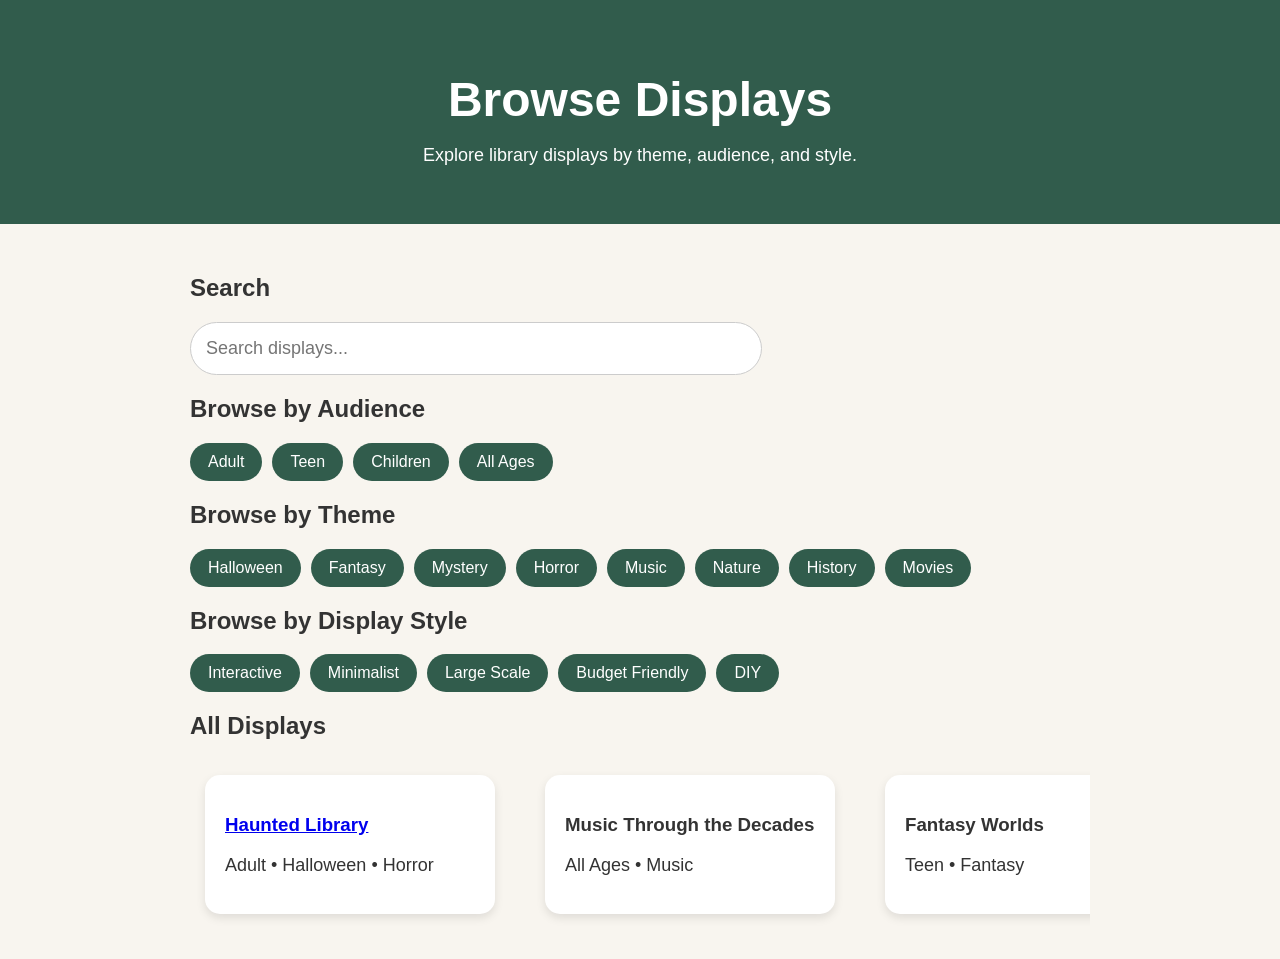
==== browse.html @ 2a483f07 "browse.html" ====
<!DOCTYPE html>
<html>

<head>

<title>Browse Displays - Display Community</title>

<link rel="stylesheet" href="style.css">

</head>


<body>


<header>

<h1>Browse Displays</h1>

<p>
Explore library displays by theme, audience, and style.
</p>

</header>



<section class="display-page">


<h2>Search</h2>


<input 
type="text" 
placeholder="Search displays..."
>




<h2>Browse by Audience</h2>


<div class="tags">

<span>Adult</span>

<span>Teen</span>

<span>Children</span>

<span>All Ages</span>

</div>




<h2>Browse by Theme</h2>


<div class="tags">

<span>Halloween</span>

<span>Fantasy</span>

<span>Mystery</span>

<span>Horror</span>

<span>Music</span>

<span>Nature</span>

<span>History</span>

<span>Movies</span>

</div>




<h2>Browse by Display Style</h2>


<div class="tags">

<span>Interactive</span>

<span>Minimalist</span>

<span>Large Scale</span>

<span>Budget Friendly</span>

<span>DIY</span>

</div>




<h2>All Displays</h2>


<div class="display-row">


<div class="card">

<h3>
<a href="displays/haunted-library.html">
Haunted Library
</a>
</h3>

<p>
Adult • Halloween • Horror
</p>

</div>



<div class="card">

<h3>
Music Through the Decades
</h3>

<p>
All Ages • Music
</p>

</div>



<div class="card">

<h3>
Fantasy Worlds
</h3>

<p>
Teen • Fantasy
</p>

</div>


</div>



</section>


</body>

</html>
---- style.css ----
body {
    font-family: Arial, sans-serif;
    margin: 0;
    background-color: #f8f5ef;
    color: #333;
}

header {
    background-color: #315c4c;
    color: white;
    padding: 40px;
    text-align: center;
}

h1 {
    font-size: 48px;
    margin-bottom: 10px;
}

p {
    font-size: 18px;
}

section {
    padding: 30px;
}

.card {
    background:white;
    border-radius:15px;
    padding:20px;
    margin:15px;
    box-shadow:0px 4px 10px rgba(0,0,0,0.1);
}

.search-section {
    text-align:center;
}


input {
    width:60%;
    padding:15px;
    border-radius:30px;
    border:1px solid #ccc;
    font-size:18px;
}


.display-row {
    display:flex;
    gap:20px;
    overflow-x:auto;
}


.display-row .card {
    min-width:250px;
}


.tags {
    display:flex;
    gap:10px;
    flex-wrap:wrap;
}


.tags span {

    background:#315c4c;
    color:white;
    padding:10px 18px;
    border-radius:25px;

}


button {

    background:#315c4c;
    color:white;
    border:none;
    padding:15px 25px;
    border-radius:25px;
    font-size:16px;

}


.submit {

    text-align:center;
    background:white;
    margin:30px;
    border-radius:20px;

}

.display-page {
    max-width: 900px;
    margin: auto;
    padding: 30px;
}


.hero-image {
    height: 300px;
    background-color: #ddd;
    border-radius: 20px;
    display:flex;
    align-items:center;
    justify-content:center;
    font-size:24px;
    margin-bottom:30px;
}


.info-grid {
    display:grid;
    grid-template-columns: repeat(auto-fit, minmax(200px, 1fr));
    gap:20px;
}


.info-box {
    background:white;
    border-radius:15px;
    padding:20px;
    box-shadow:0 4px 10px rgba(0,0,0,0.1);
}


.reactions {
    display:flex;
    gap:15px;
    margin:20px 0;
}


.reactions button {
    cursor:pointer;
}


.tag {
    background:#315c4c;
    color:white;
    padding:8px 15px;
    border-radius:20px;
    display:inline-block;
    margin:5px;
}
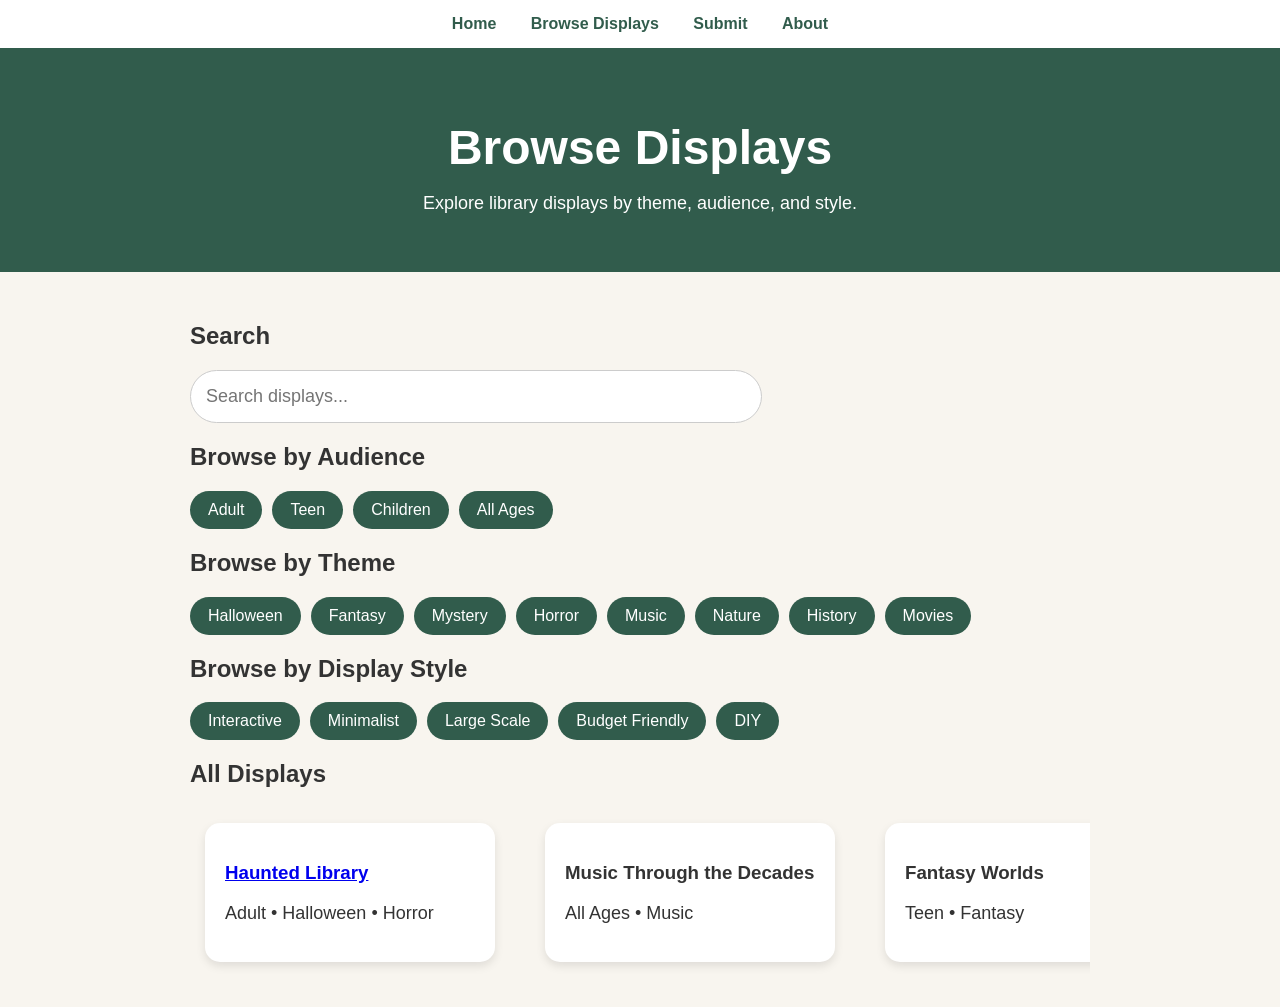
==== commit 15ceb505: "browse.html" ====
--- a/browse.html
+++ b/browse.html
@@ -12,6 +12,28 @@
 
 <body>
 
+<nav>
+
+<a href="index.html">
+Home
+</a>
+
+
+<a href="browse.html">
+Browse Displays
+</a>
+
+
+<a href="#">
+Submit
+</a>
+
+
+<a href="#">
+About
+</a>
+
+</nav>
 
 <header>
 
--- a/style.css
+++ b/style.css
@@ -151,3 +151,23 @@
     display:inline-block;
     margin:5px;
 }
+
+nav {
+    background:white;
+    padding:15px;
+    text-align:center;
+    box-shadow:0 2px 8px rgba(0,0,0,0.1);
+}
+
+
+nav a {
+    text-decoration:none;
+    color:#315c4c;
+    font-weight:bold;
+    margin:0 15px;
+}
+
+
+nav a:hover {
+    text-decoration:underline;
+}
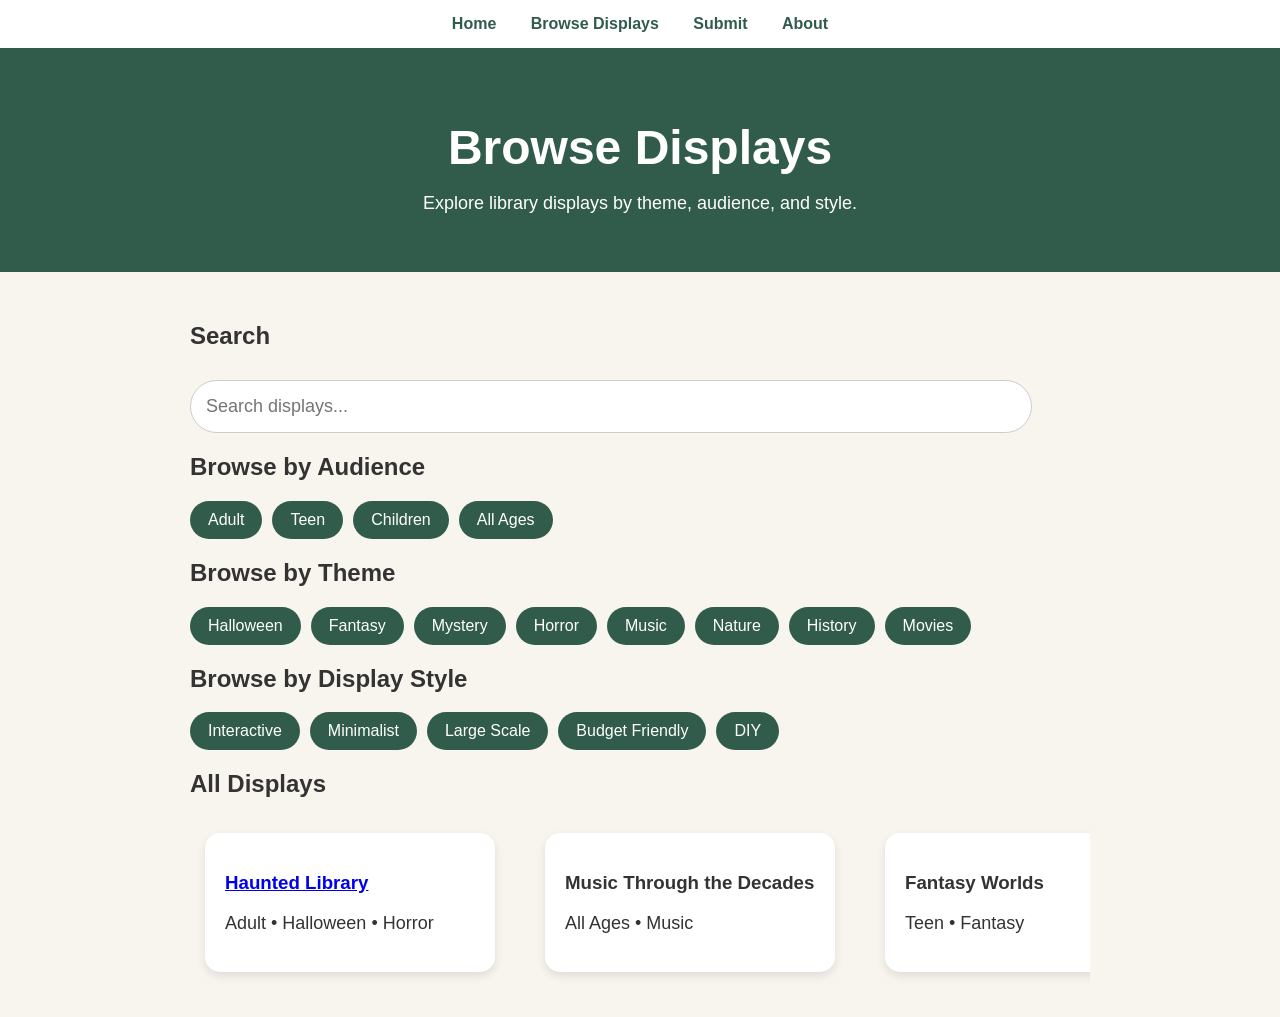
==== commit ddea4e63: "browse.html" ====
--- a/browse.html
+++ b/browse.html
@@ -23,8 +23,7 @@
 Browse Displays
 </a>
 
-
-<a href="#">
+<a href="submit.html">
 Submit
 </a>
 
--- a/style.css
+++ b/style.css
@@ -171,3 +171,26 @@
 nav a:hover {
     text-decoration:underline;
 }
+
+textarea {
+    width:90%;
+    padding:15px;
+    border-radius:10px;
+    border:1px solid #ccc;
+    font-family:Arial, sans-serif;
+}
+
+
+label {
+    font-weight:bold;
+}
+
+
+input {
+    margin-top:10px;
+}
+
+
+input[type="text"] {
+    width:90%;
+}
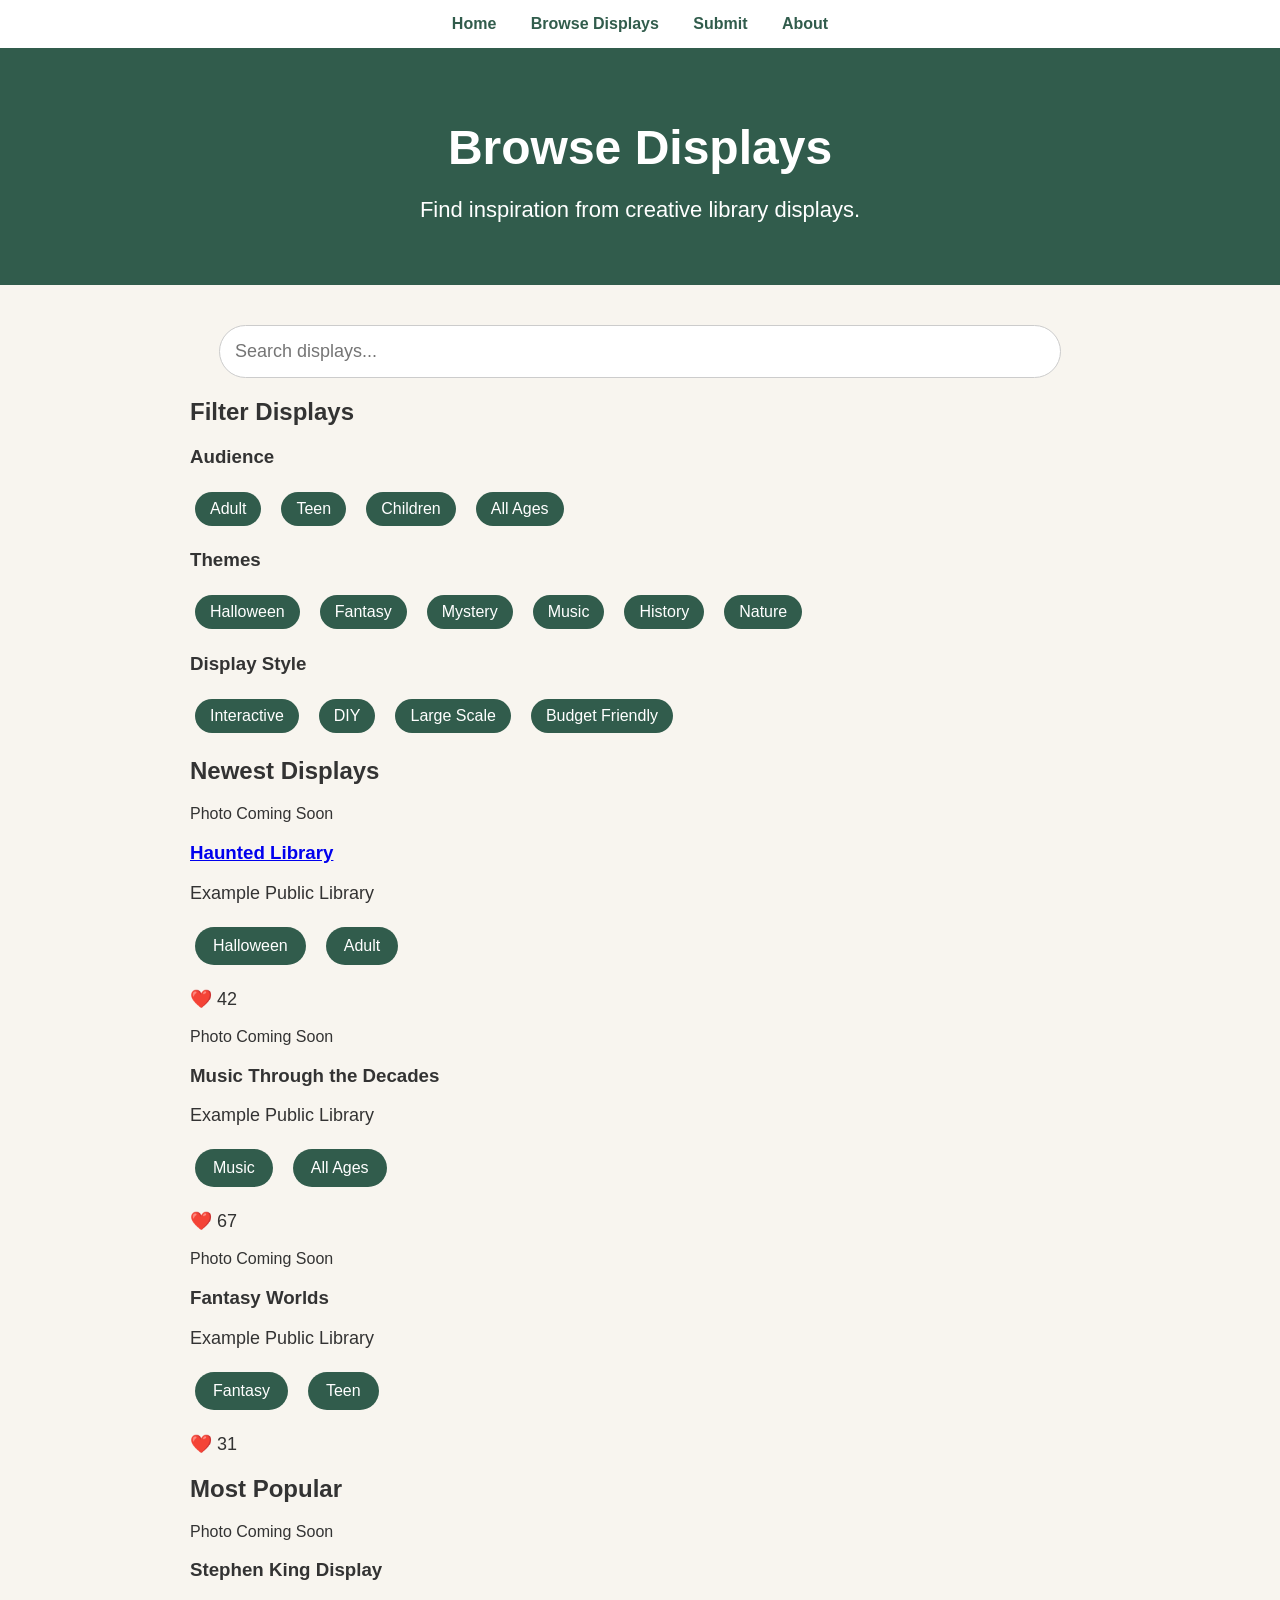
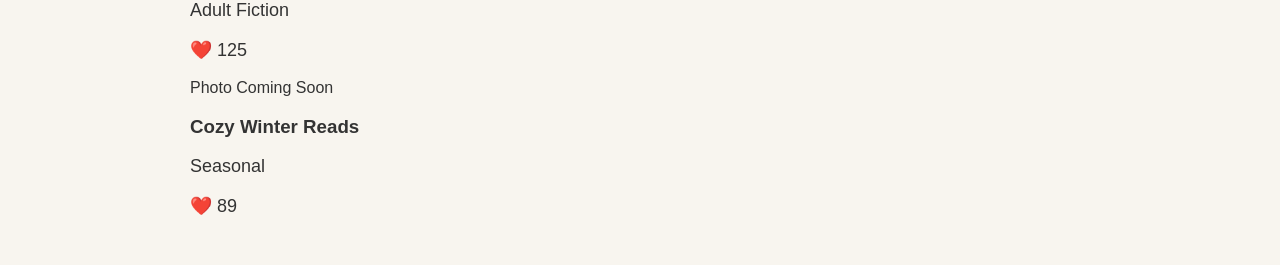
==== commit eb476280: "browse.html" ====
--- a/browse.html
+++ b/browse.html
@@ -12,6 +12,7 @@
 
 <body>
 
+
 <nav>
 
 <a href="index.html">
@@ -23,163 +24,429 @@
 Browse Displays
 </a>
 
+
 <a href="submit.html">
 Submit
 </a>
 
 
-<a href="#">
+<a href="about.html">
 About
 </a>
 
 </nav>
 
+
+
+
 <header>
 
-<h1>Browse Displays</h1>
-
-<p>
-Explore library displays by theme, audience, and style.
+<h1>
+Browse Displays
+</h1>
+
+<p class="tagline">
+Find inspiration from creative library displays.
 </p>
 
 </header>
 
 
 
+
+
 <section class="display-page">
 
 
-<h2>Search</h2>
-
+
+<div class="search-section">
 
 <input 
-type="text" 
+type="text"
 placeholder="Search displays..."
 >
 
-
-
-
-<h2>Browse by Audience</h2>
-
-
-<div class="tags">
-
-<span>Adult</span>
-
-<span>Teen</span>
-
-<span>Children</span>
-
-<span>All Ages</span>
-
-</div>
-
-
-
-
-<h2>Browse by Theme</h2>
-
-
-<div class="tags">
-
-<span>Halloween</span>
-
-<span>Fantasy</span>
-
-<span>Mystery</span>
-
-<span>Horror</span>
-
-<span>Music</span>
-
-<span>Nature</span>
-
-<span>History</span>
-
-<span>Movies</span>
-
-</div>
-
-
-
-
-<h2>Browse by Display Style</h2>
-
-
-<div class="tags">
-
-<span>Interactive</span>
-
-<span>Minimalist</span>
-
-<span>Large Scale</span>
-
-<span>Budget Friendly</span>
-
-<span>DIY</span>
-
-</div>
-
-
-
-
-<h2>All Displays</h2>
-
-
-<div class="display-row">
-
-
-<div class="card">
-
-<h3>
+</div>
+
+
+
+
+
+<h2>
+Filter Displays
+</h2>
+
+
+
+<div class="filter-group">
+
+
+<h3>
+Audience
+</h3>
+
+
+<div class="tags">
+
+<a class="tag" href="#">
+Adult
+</a>
+
+<a class="tag" href="#">
+Teen
+</a>
+
+<a class="tag" href="#">
+Children
+</a>
+
+<a class="tag" href="#">
+All Ages
+</a>
+
+
+</div>
+
+
+</div>
+
+
+
+
+
+<div class="filter-group">
+
+
+<h3>
+Themes
+</h3>
+
+
+<div class="tags">
+
+
+<a class="tag" href="#">
+Halloween
+</a>
+
+
+<a class="tag" href="#">
+Fantasy
+</a>
+
+
+<a class="tag" href="#">
+Mystery
+</a>
+
+
+<a class="tag" href="#">
+Music
+</a>
+
+
+<a class="tag" href="#">
+History
+</a>
+
+
+<a class="tag" href="#">
+Nature
+</a>
+
+
+</div>
+
+
+</div>
+
+
+
+
+
+<div class="filter-group">
+
+
+<h3>
+Display Style
+</h3>
+
+
+<div class="tags">
+
+
+<a class="tag" href="#">
+Interactive
+</a>
+
+
+<a class="tag" href="#">
+DIY
+</a>
+
+
+<a class="tag" href="#">
+Large Scale
+</a>
+
+
+<a class="tag" href="#">
+Budget Friendly
+</a>
+
+
+</div>
+
+
+</div>
+
+
+
+
+
+
+<h2>
+Newest Displays
+</h2>
+
+
+
+<div class="pinterest-grid">
+
+
+
+
+
+<div class="display-card">
+
+
+<div class="display-image">
+
+Photo Coming Soon
+
+</div>
+
+
+<h3>
+
 <a href="displays/haunted-library.html">
+
 Haunted Library
-</a>
-</h3>
-
-<p>
-Adult • Halloween • Horror
-</p>
-
-</div>
-
-
-
-<div class="card">
+
+</a>
+
+</h3>
+
+
+<p>
+Example Public Library
+</p>
+
+
+<div class="tags">
+
+<span class="tag">
+Halloween
+</span>
+
+
+<span class="tag">
+Adult
+</span>
+
+
+</div>
+
+
+<p>
+❤️ 42
+</p>
+
+
+</div>
+
+
+
+
+
+
+
+<div class="display-card">
+
+
+<div class="display-image">
+
+Photo Coming Soon
+
+</div>
+
 
 <h3>
 Music Through the Decades
 </h3>
 
-<p>
-All Ages • Music
-</p>
-
-</div>
-
-
-
-<div class="card">
+
+<p>
+Example Public Library
+</p>
+
+
+<div class="tags">
+
+<span class="tag">
+Music
+</span>
+
+
+<span class="tag">
+All Ages
+</span>
+
+
+</div>
+
+
+<p>
+❤️ 67
+</p>
+
+
+</div>
+
+
+
+
+
+
+
+<div class="display-card">
+
+
+<div class="display-image">
+
+Photo Coming Soon
+
+</div>
+
 
 <h3>
 Fantasy Worlds
 </h3>
 
-<p>
-Teen • Fantasy
-</p>
-
-</div>
-
-
-</div>
+
+<p>
+Example Public Library
+</p>
+
+
+<div class="tags">
+
+<span class="tag">
+Fantasy
+</span>
+
+
+<span class="tag">
+Teen
+</span>
+
+
+</div>
+
+
+<p>
+❤️ 31
+</p>
+
+
+</div>
+
+
+
+
+
+</div>
+
+
+
+
+
+<h2>
+Most Popular
+</h2>
+
+
+<div class="pinterest-grid">
+
+
+<div class="display-card">
+
+
+<div class="display-image">
+
+Photo Coming Soon
+
+</div>
+
+
+<h3>
+Stephen King Display
+</h3>
+
+
+<p>
+Adult Fiction
+</p>
+
+
+<p>
+❤️ 125
+</p>
+
+
+</div>
+
+
+
+<div class="display-card">
+
+
+<div class="display-image">
+
+Photo Coming Soon
+
+</div>
+
+
+<h3>
+Cozy Winter Reads
+</h3>
+
+
+<p>
+Seasonal
+</p>
+
+
+<p>
+❤️ 89
+</p>
+
+
+</div>
+
+
+
+</div>
+
+
 
 
 
 </section>
 
 
+
 </body>
 
 </html>
--- a/style.css
+++ b/style.css
@@ -194,3 +194,49 @@
 input[type="text"] {
     width:90%;
 }
+
+.tagline {
+    font-size:22px;
+}
+
+
+.featured-banner {
+
+    background:white;
+    margin:30px;
+    padding:40px;
+    border-radius:25px;
+    text-align:center;
+    box-shadow:0 4px 12px rgba(0,0,0,0.1);
+
+}
+
+
+.featured-banner a {
+
+    display:inline-block;
+    margin-top:20px;
+    background:#315c4c;
+    color:white;
+    padding:15px 25px;
+    border-radius:25px;
+    text-decoration:none;
+
+}
+
+.featured-banner a:hover {
+
+    opacity:0.8;
+
+}
+
+.tag {
+    text-decoration:none;
+}
+
+
+.tag:hover {
+
+    opacity:0.8;
+
+}
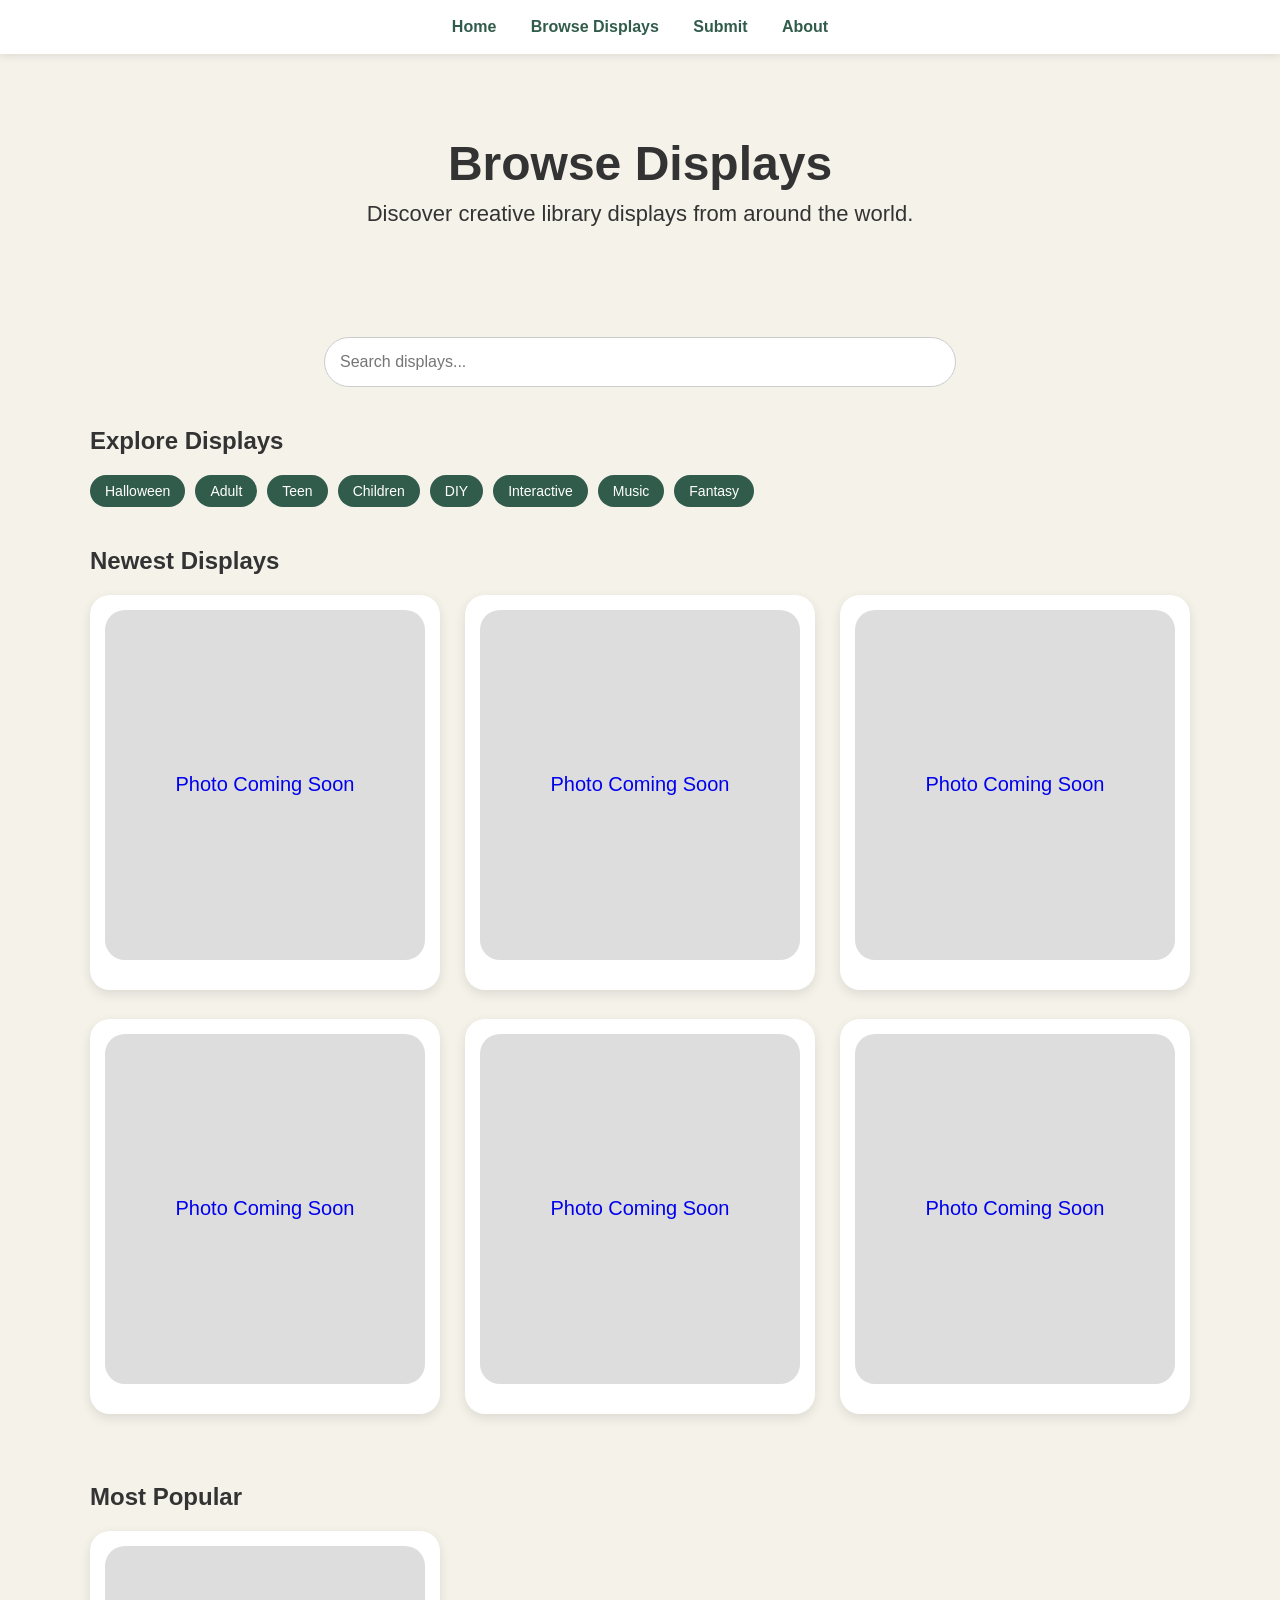
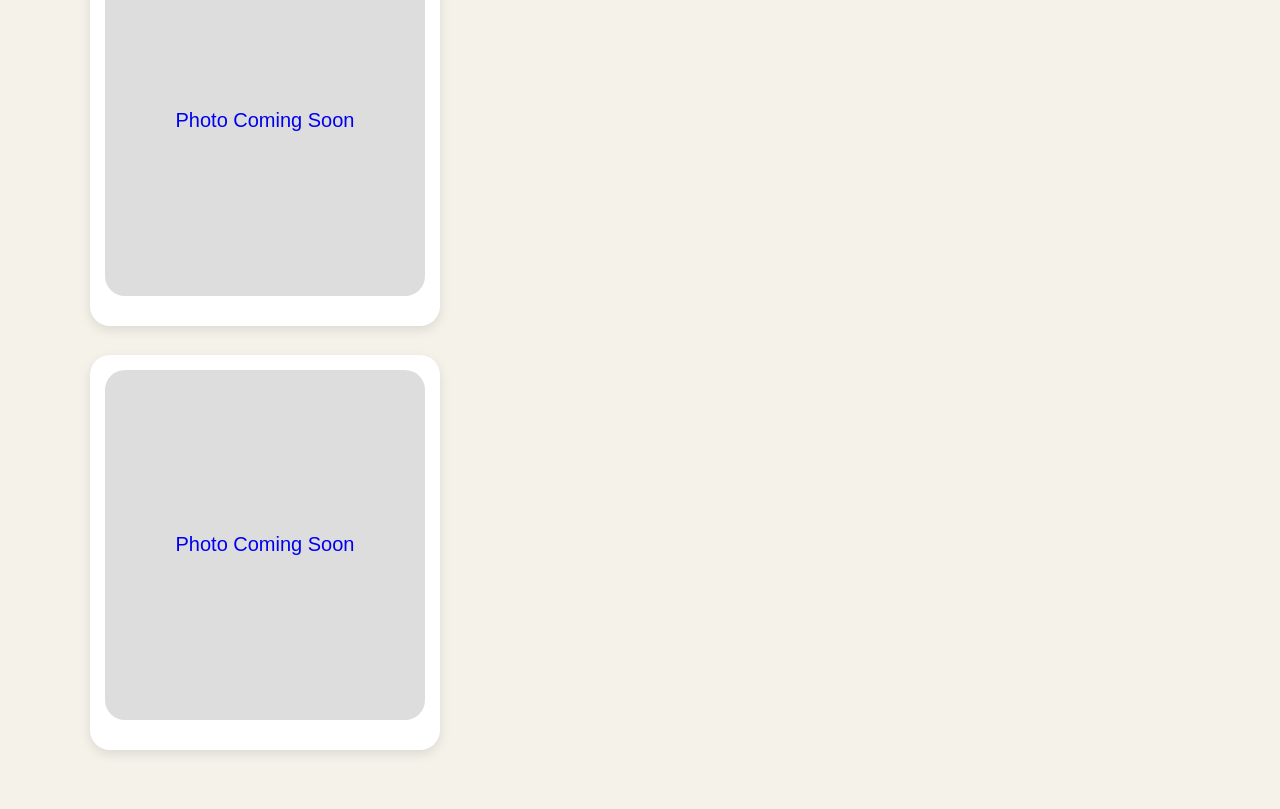
==== commit 457d6036: "browse.html" ====
--- a/browse.html
+++ b/browse.html
@@ -35,7 +35,6 @@
 </a>
 
 </nav>
-
 
 
 
@@ -46,11 +45,10 @@
 </h1>
 
 <p class="tagline">
-Find inspiration from creative library displays.
+Discover creative library displays from around the world.
 </p>
 
 </header>
-
 
 
 
@@ -73,22 +71,18 @@
 
 
 <h2>
-Filter Displays
+Explore Displays
 </h2>
 
 
 
-<div class="filter-group">
-
-
-<h3>
-Audience
-</h3>
-
-
 <div class="tags">
 
 <a class="tag" href="#">
+Halloween
+</a>
+
+<a class="tag" href="#">
 Adult
 </a>
 
@@ -101,105 +95,22 @@
 </a>
 
 <a class="tag" href="#">
-All Ages
-</a>
-
-
-</div>
-
-
-</div>
-
-
-
-
-
-<div class="filter-group">
-
-
-<h3>
-Themes
-</h3>
-
-
-<div class="tags">
-
-
-<a class="tag" href="#">
-Halloween
-</a>
-
+DIY
+</a>
+
+<a class="tag" href="#">
+Interactive
+</a>
+
+<a class="tag" href="#">
+Music
+</a>
 
 <a class="tag" href="#">
 Fantasy
 </a>
 
-
-<a class="tag" href="#">
-Mystery
-</a>
-
-
-<a class="tag" href="#">
-Music
-</a>
-
-
-<a class="tag" href="#">
-History
-</a>
-
-
-<a class="tag" href="#">
-Nature
-</a>
-
-
-</div>
-
-
-</div>
-
-
-
-
-
-<div class="filter-group">
-
-
-<h3>
-Display Style
-</h3>
-
-
-<div class="tags">
-
-
-<a class="tag" href="#">
-Interactive
-</a>
-
-
-<a class="tag" href="#">
-DIY
-</a>
-
-
-<a class="tag" href="#">
-Large Scale
-</a>
-
-
-<a class="tag" href="#">
-Budget Friendly
-</a>
-
-
-</div>
-
-
-</div>
-
+</div>
 
 
 
@@ -215,153 +126,210 @@
 
 
 
-
-
-<div class="display-card">
-
-
-<div class="display-image">
-
-Photo Coming Soon
-
-</div>
-
-
-<h3>
+<div class="display-card">
 
 <a href="displays/haunted-library.html">
 
+
+<div class="display-image">
+
+Photo Coming Soon
+
+
+<div class="overlay">
+
+<h3>
 Haunted Library
-
-</a>
-
-</h3>
-
-
-<p>
-Example Public Library
-</p>
-
-
-<div class="tags">
-
-<span class="tag">
-Halloween
-</span>
-
-
-<span class="tag">
-Adult
-</span>
-
-
-</div>
-
+</h3>
 
 <p>
 ❤️ 42
 </p>
 
-
-</div>
-
-
-
-
-
-
-
-<div class="display-card">
-
-
-<div class="display-image">
-
-Photo Coming Soon
-
-</div>
-
+</div>
+
+
+</div>
+
+
+</a>
+
+</div>
+
+
+
+
+
+
+<div class="display-card">
+
+<a href="#">
+
+
+<div class="display-image">
+
+Photo Coming Soon
+
+
+<div class="overlay">
 
 <h3>
 Music Through the Decades
 </h3>
 
-
-<p>
-Example Public Library
-</p>
-
-
-<div class="tags">
-
-<span class="tag">
-Music
-</span>
-
-
-<span class="tag">
-All Ages
-</span>
-
-
-</div>
-
-
 <p>
 ❤️ 67
 </p>
 
-
-</div>
-
-
-
-
-
-
-
-<div class="display-card">
-
-
-<div class="display-image">
-
-Photo Coming Soon
-
-</div>
-
+</div>
+
+
+</div>
+
+
+</a>
+
+</div>
+
+
+
+
+
+
+<div class="display-card">
+
+<a href="#">
+
+
+<div class="display-image">
+
+Photo Coming Soon
+
+
+<div class="overlay">
 
 <h3>
 Fantasy Worlds
 </h3>
 
-
-<p>
-Example Public Library
-</p>
-
-
-<div class="tags">
-
-<span class="tag">
-Fantasy
-</span>
-
-
-<span class="tag">
-Teen
-</span>
-
-
-</div>
-
-
 <p>
 ❤️ 31
 </p>
 
-
-</div>
-
-
+</div>
+
+
+</div>
+
+
+</a>
+
+</div>
+
+
+
+
+
+
+<div class="display-card">
+
+<a href="#">
+
+
+<div class="display-image">
+
+Photo Coming Soon
+
+
+<div class="overlay">
+
+<h3>
+Cozy Winter Reads
+</h3>
+
+<p>
+❤️ 89
+</p>
+
+</div>
+
+
+</div>
+
+
+</a>
+
+</div>
+
+
+
+
+
+
+<div class="display-card">
+
+<a href="#">
+
+
+<div class="display-image">
+
+Photo Coming Soon
+
+
+<div class="overlay">
+
+<h3>
+Space Exploration
+</h3>
+
+<p>
+❤️ 54
+</p>
+
+</div>
+
+
+</div>
+
+
+</a>
+
+</div>
+
+
+
+
+
+
+<div class="display-card">
+
+<a href="#">
+
+
+<div class="display-image">
+
+Photo Coming Soon
+
+
+<div class="overlay">
+
+<h3>
+Mystery Month
+</h3>
+
+<p>
+❤️ 38
+</p>
+
+</div>
+
+
+</div>
+
+
+</a>
+
+</div>
 
 
 
@@ -376,62 +344,71 @@
 </h2>
 
 
+
 <div class="pinterest-grid">
 
 
-<div class="display-card">
-
-
-<div class="display-image">
-
-Photo Coming Soon
-
-</div>
-
+
+<div class="display-card">
+
+<a href="#">
+
+
+<div class="display-image">
+
+Photo Coming Soon
+
+
+<div class="overlay">
 
 <h3>
 Stephen King Display
 </h3>
 
-
-<p>
-Adult Fiction
-</p>
-
-
 <p>
 ❤️ 125
 </p>
 
-
-</div>
-
-
-
-<div class="display-card">
-
-
-<div class="display-image">
-
-Photo Coming Soon
-
-</div>
-
-
-<h3>
-Cozy Winter Reads
-</h3>
-
-
-<p>
-Seasonal
-</p>
-
-
-<p>
-❤️ 89
-</p>
-
+</div>
+
+
+</div>
+
+
+</a>
+
+</div>
+
+
+
+
+<div class="display-card">
+
+<a href="#">
+
+
+<div class="display-image">
+
+Photo Coming Soon
+
+
+<div class="overlay">
+
+<h3>
+Library of Things
+</h3>
+
+<p>
+❤️ 96
+</p>
+
+</div>
+
+
+</div>
+
+
+</a>
 
 </div>
 
--- a/style.css
+++ b/style.css
@@ -1,209 +1,121 @@
+/* GENERAL PAGE STYLE */
+
 body {
-    font-family: Arial, sans-serif;
-    margin: 0;
-    background-color: #f8f5ef;
-    color: #333;
-}
+
+    margin:0;
+    font-family:Arial, Helvetica, sans-serif;
+    background:#f5f2ea;
+    color:#333;
+
+}
+
 
 header {
-    background-color: #315c4c;
-    color: white;
-    padding: 40px;
-    text-align: center;
-}
+
+    text-align:center;
+    padding:50px 20px;
+
+}
+
 
 h1 {
-    font-size: 48px;
-    margin-bottom: 10px;
-}
-
-p {
-    font-size: 18px;
-}
-
-section {
-    padding: 30px;
-}
-
-.card {
+
+    font-size:48px;
+    margin-bottom:10px;
+
+}
+
+
+h2 {
+
+    margin-top:40px;
+
+}
+
+
+h3 {
+
+    margin-bottom:10px;
+
+}
+
+
+.tagline {
+
+    font-size:22px;
+    max-width:700px;
+    margin:auto;
+
+}
+
+
+
+
+
+/* NAVIGATION */
+
+nav {
+
     background:white;
-    border-radius:15px;
-    padding:20px;
-    margin:15px;
-    box-shadow:0px 4px 10px rgba(0,0,0,0.1);
-}
-
-.search-section {
-    text-align:center;
-}
-
-
-input {
-    width:60%;
-    padding:15px;
-    border-radius:30px;
-    border:1px solid #ccc;
-    font-size:18px;
-}
-
-
-.display-row {
-    display:flex;
-    gap:20px;
-    overflow-x:auto;
-}
-
-
-.display-row .card {
-    min-width:250px;
-}
-
-
-.tags {
-    display:flex;
-    gap:10px;
-    flex-wrap:wrap;
-}
-
-
-.tags span {
-
-    background:#315c4c;
-    color:white;
-    padding:10px 18px;
-    border-radius:25px;
-
-}
-
-
-button {
-
-    background:#315c4c;
-    color:white;
-    border:none;
-    padding:15px 25px;
-    border-radius:25px;
-    font-size:16px;
-
-}
-
-
-.submit {
-
-    text-align:center;
-    background:white;
-    margin:30px;
-    border-radius:20px;
-
-}
-
-.display-page {
-    max-width: 900px;
-    margin: auto;
-    padding: 30px;
-}
-
-
-.hero-image {
-    height: 300px;
-    background-color: #ddd;
-    border-radius: 20px;
-    display:flex;
-    align-items:center;
-    justify-content:center;
-    font-size:24px;
-    margin-bottom:30px;
-}
-
-
-.info-grid {
-    display:grid;
-    grid-template-columns: repeat(auto-fit, minmax(200px, 1fr));
-    gap:20px;
-}
-
-
-.info-box {
-    background:white;
-    border-radius:15px;
-    padding:20px;
-    box-shadow:0 4px 10px rgba(0,0,0,0.1);
-}
-
-
-.reactions {
-    display:flex;
-    gap:15px;
-    margin:20px 0;
-}
-
-
-.reactions button {
-    cursor:pointer;
-}
-
-
-.tag {
-    background:#315c4c;
-    color:white;
-    padding:8px 15px;
-    border-radius:20px;
-    display:inline-block;
-    margin:5px;
-}
-
-nav {
-    background:white;
-    padding:15px;
+    padding:18px;
     text-align:center;
     box-shadow:0 2px 8px rgba(0,0,0,0.1);
+
 }
 
 
 nav a {
+
     text-decoration:none;
     color:#315c4c;
     font-weight:bold;
     margin:0 15px;
+
 }
 
 
 nav a:hover {
+
     text-decoration:underline;
-}
-
-textarea {
-    width:90%;
-    padding:15px;
-    border-radius:10px;
-    border:1px solid #ccc;
-    font-family:Arial, sans-serif;
-}
-
-
-label {
-    font-weight:bold;
-}
-
-
-input {
-    margin-top:10px;
-}
-
-
-input[type="text"] {
-    width:90%;
-}
-
-.tagline {
-    font-size:22px;
-}
-
+
+}
+
+
+
+
+
+/* MAIN CONTENT */
+
+.display-page {
+
+    max-width:1100px;
+    margin:auto;
+    padding:30px;
+
+}
+
+
+
+.card {
+
+    background:white;
+    border-radius:20px;
+    padding:20px;
+    box-shadow:0 4px 12px rgba(0,0,0,0.1);
+
+}
+
+
+
+
+
+/* FEATURED HOMEPAGE BANNER */
 
 .featured-banner {
 
     background:white;
-    margin:30px;
+    max-width:800px;
+    margin:30px auto;
     padding:40px;
     border-radius:25px;
     text-align:center;
@@ -224,19 +136,305 @@
 
 }
 
+
 .featured-banner a:hover {
 
-    opacity:0.8;
-
-}
+    opacity:.8;
+
+}
+
+
+
+
+
+/* SEARCH */
+
+.search-section {
+
+    text-align:center;
+    margin:30px 0;
+
+}
+
+
+input[type="text"] {
+
+    width:70%;
+    max-width:600px;
+    padding:15px;
+    border-radius:25px;
+    border:1px solid #ccc;
+    font-size:16px;
+
+}
+
+
+
+
+
+/* TAGS */
+
+.tags {
+
+    display:flex;
+    flex-wrap:wrap;
+    gap:10px;
+
+}
+
 
 .tag {
+
+    background:#315c4c;
+    color:white;
+    padding:8px 15px;
+    border-radius:20px;
     text-decoration:none;
+    display:inline-block;
+    font-size:14px;
+
 }
 
 
 .tag:hover {
 
-    opacity:0.8;
-
-}
+    opacity:.8;
+
+}
+
+
+
+
+
+/* FILTER AREA */
+
+.filter-group {
+
+    margin-bottom:30px;
+
+}
+
+
+
+
+
+/* PINTEREST STYLE DISPLAY GRID */
+
+.pinterest-grid {
+
+    columns:3;
+    column-gap:25px;
+
+}
+
+
+
+.display-card {
+
+    background:white;
+    border-radius:20px;
+    padding:15px;
+    margin-bottom:25px;
+    display:inline-block;
+    width:100%;
+    box-sizing:border-box;
+    box-shadow:0 4px 12px rgba(0,0,0,0.1);
+    break-inside:avoid;
+
+}
+
+
+.display-card:hover {
+
+    transform:translateY(-3px);
+    transition:.2s;
+
+}
+
+
+
+
+
+.display-image {
+
+    height:280px;
+    background:#ddd;
+    border-radius:15px;
+    display:flex;
+    justify-content:center;
+    align-items:center;
+    margin-bottom:15px;
+    font-size:20px;
+
+}
+
+
+
+
+
+/* DISPLAY PAGE INFORMATION */
+
+.info-grid {
+
+    display:grid;
+    grid-template-columns:repeat(auto-fit,minmax(200px,1fr));
+    gap:20px;
+
+}
+
+
+
+.reactions {
+
+    display:flex;
+    gap:15px;
+    margin:20px 0;
+
+}
+
+
+button {
+
+    padding:12px 20px;
+    border:none;
+    border-radius:25px;
+    cursor:pointer;
+    background:#315c4c;
+    color:white;
+
+}
+
+
+button:hover {
+
+    opacity:.8;
+
+}
+
+
+
+
+
+/* SUBMISSION FORM */
+
+textarea {
+
+    width:90%;
+    padding:15px;
+    border-radius:10px;
+    border:1px solid #ccc;
+    font-family:Arial;
+
+}
+
+
+label {
+
+    font-weight:bold;
+
+}
+
+
+
+
+/* MOBILE */
+
+@media(max-width:800px) {
+
+
+    .pinterest-grid {
+
+        columns:1;
+
+    }
+
+
+    h1 {
+
+        font-size:36px;
+
+    }
+
+
+    nav a {
+
+        display:block;
+        margin:10px;
+
+    }
+
+}
+
+.display-card {
+
+    position:relative;
+    overflow:hidden;
+
+}
+
+
+.display-card a {
+
+    text-decoration:none;
+
+}
+
+
+.display-image {
+
+    height:350px;
+    background:#ddd;
+    border-radius:20px;
+    display:flex;
+    justify-content:center;
+    align-items:center;
+    position:relative;
+    overflow:hidden;
+
+}
+
+
+
+.overlay {
+
+    position:absolute;
+    bottom:0;
+    left:0;
+    right:0;
+
+    background:rgba(0,0,0,0.65);
+
+    color:white;
+
+    padding:20px;
+
+    opacity:0;
+
+    transition:.3s;
+
+}
+
+
+
+.display-image:hover .overlay {
+
+    opacity:1;
+
+}
+
+
+
+.overlay h3 {
+
+    margin:0;
+    color:white;
+
+}
+
+
+
+.overlay p {
+
+    margin:5px 0 0;
+
+}
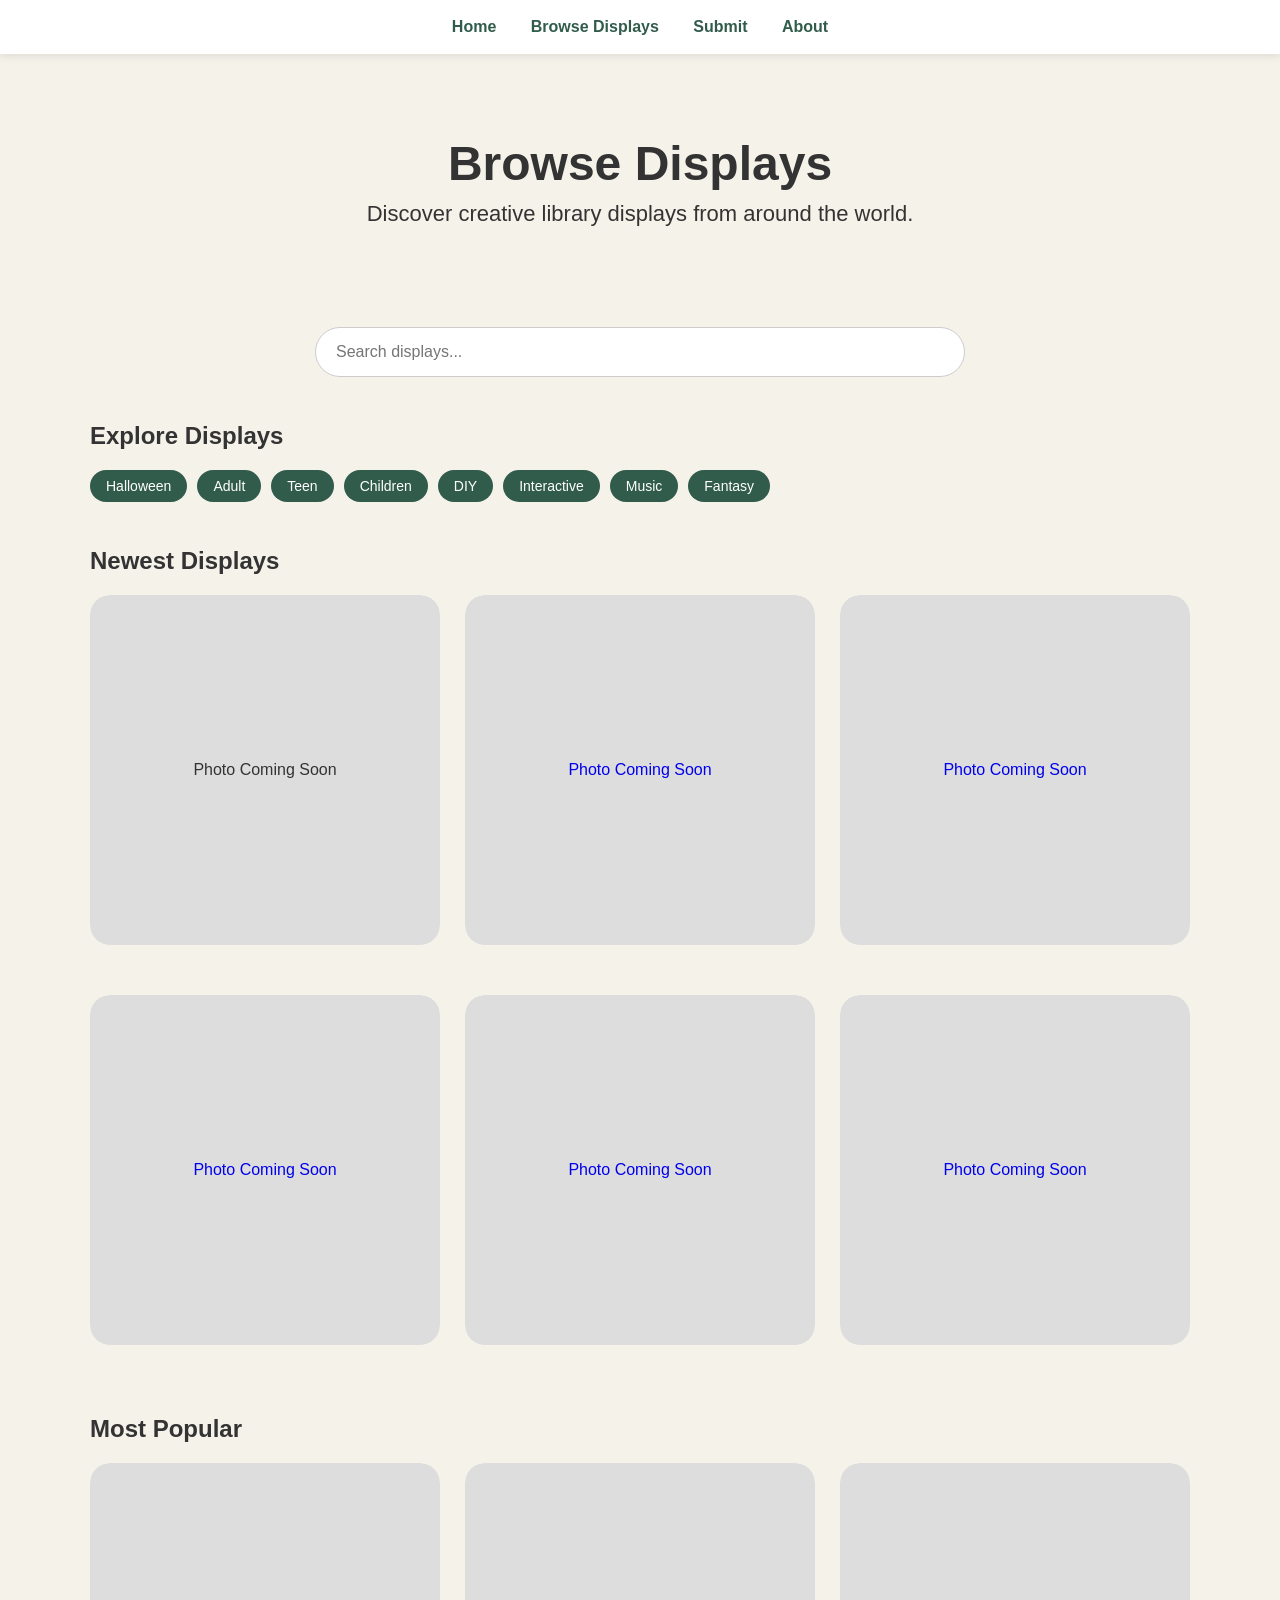
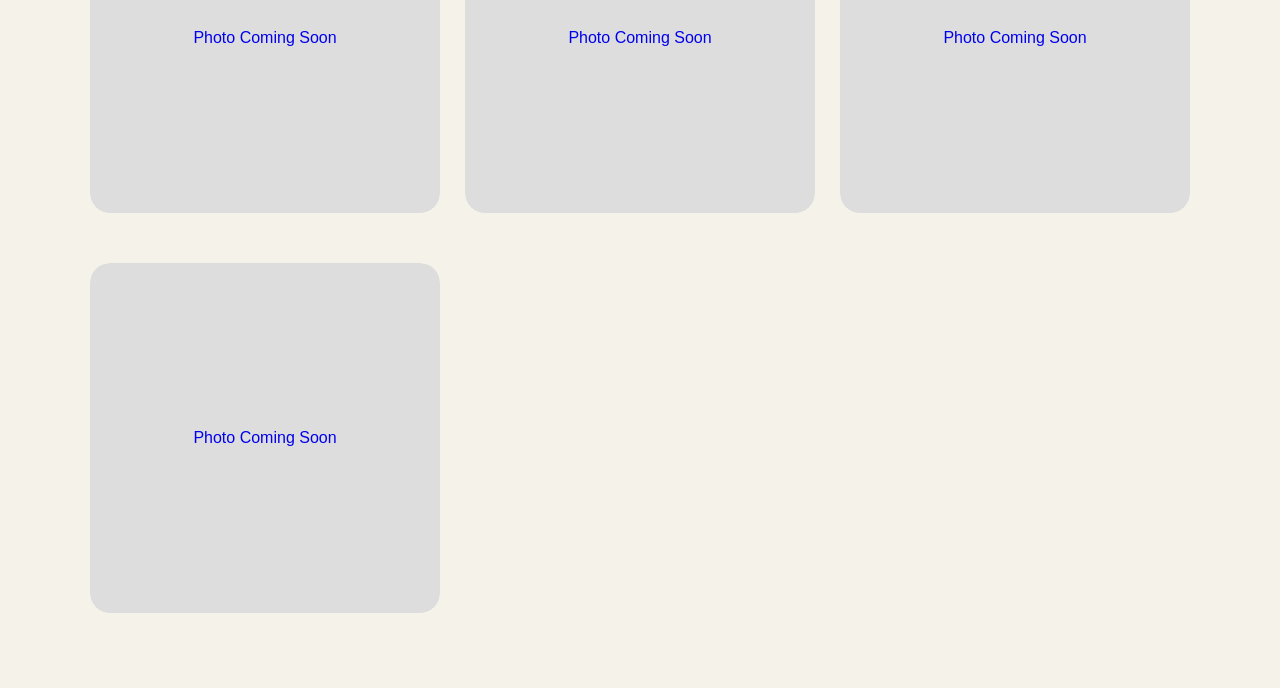
==== commit 2085a6f6: "browse.html" ====
--- a/browse.html
+++ b/browse.html
@@ -9,9 +9,7 @@
 
 </head>
 
-
 <body>
-
 
 <nav>
 
@@ -19,24 +17,19 @@
 Home
 </a>
 
-
 <a href="browse.html">
 Browse Displays
 </a>
 
-
 <a href="submit.html">
 Submit
 </a>
 
-
 <a href="about.html">
 About
 </a>
 
 </nav>
-
-
 
 <header>
 
@@ -50,126 +43,76 @@
 
 </header>
 
-
-
-
 <section class="display-page">
 
-
-
 <div class="search-section">
 
-<input 
+<input
 type="text"
 placeholder="Search displays..."
 >
 
 </div>
 
-
-
-
-
 <h2>
 Explore Displays
 </h2>
 
-
-
 <div class="tags">
 
-<a class="tag" href="#">
-Halloween
-</a>
-
-<a class="tag" href="#">
-Adult
-</a>
-
-<a class="tag" href="#">
-Teen
-</a>
-
-<a class="tag" href="#">
-Children
-</a>
-
-<a class="tag" href="#">
-DIY
-</a>
-
-<a class="tag" href="#">
-Interactive
-</a>
-
-<a class="tag" href="#">
-Music
-</a>
-
-<a class="tag" href="#">
-Fantasy
-</a>
-
-</div>
-
-
-
-
+<a class="tag" href="#">Halloween</a>
+
+<a class="tag" href="#">Adult</a>
+
+<a class="tag" href="#">Teen</a>
+
+<a class="tag" href="#">Children</a>
+
+<a class="tag" href="#">DIY</a>
+
+<a class="tag" href="#">Interactive</a>
+
+<a class="tag" href="#">Music</a>
+
+<a class="tag" href="#">Fantasy</a>
+
+</div>
 
 <h2>
 Newest Displays
 </h2>
 
-
-
 <div class="pinterest-grid">
 
-
-
-<div class="display-card">
-
-<a href="displays/haunted-library.html">
-
-
-<div class="display-image">
-
-Photo Coming Soon
-
-
-<div class="overlay">
-
-<h3>
-Haunted Library
-</h3>
-
-<p>
-❤️ 42
-</p>
-
-</div>
-
-
-</div>
-
-
-</a>
-
-</div>
-
-
-
-
-
-
-<div class="display-card">
-
-<a href="#">
-
-
-<div class="display-image">
-
-Photo Coming Soon
-
+<div class="display-card">
+
+<a href="shark-week.html" class="display-link">
+
+<div class="display-image">
+
+Photo Coming Soon
+
+<div class="overlay">
+
+<h3>
+Shark Week Display
+</h3>
+
+</div>
+
+</div>
+
+</a>
+
+</div>
+
+<div class="display-card">
+
+<a href="#">
+
+<div class="display-image">
+
+Photo Coming Soon
 
 <div class="overlay">
 
@@ -177,34 +120,21 @@
 Music Through the Decades
 </h3>
 
-<p>
-❤️ 67
-</p>
-
-</div>
-
-
-</div>
-
-
-</a>
-
-</div>
-
-
-
-
-
-
-<div class="display-card">
-
-<a href="#">
-
-
-<div class="display-image">
-
-Photo Coming Soon
-
+</div>
+
+</div>
+
+</a>
+
+</div>
+
+<div class="display-card">
+
+<a href="#">
+
+<div class="display-image">
+
+Photo Coming Soon
 
 <div class="overlay">
 
@@ -212,34 +142,21 @@
 Fantasy Worlds
 </h3>
 
-<p>
-❤️ 31
-</p>
-
-</div>
-
-
-</div>
-
-
-</a>
-
-</div>
-
-
-
-
-
-
-<div class="display-card">
-
-<a href="#">
-
-
-<div class="display-image">
-
-Photo Coming Soon
-
+</div>
+
+</div>
+
+</a>
+
+</div>
+
+<div class="display-card">
+
+<a href="#">
+
+<div class="display-image">
+
+Photo Coming Soon
 
 <div class="overlay">
 
@@ -247,34 +164,21 @@
 Cozy Winter Reads
 </h3>
 
-<p>
-❤️ 89
-</p>
-
-</div>
-
-
-</div>
-
-
-</a>
-
-</div>
-
-
-
-
-
-
-<div class="display-card">
-
-<a href="#">
-
-
-<div class="display-image">
-
-Photo Coming Soon
-
+</div>
+
+</div>
+
+</a>
+
+</div>
+
+<div class="display-card">
+
+<a href="#">
+
+<div class="display-image">
+
+Photo Coming Soon
 
 <div class="overlay">
 
@@ -282,34 +186,21 @@
 Space Exploration
 </h3>
 
-<p>
-❤️ 54
-</p>
-
-</div>
-
-
-</div>
-
-
-</a>
-
-</div>
-
-
-
-
-
-
-<div class="display-card">
-
-<a href="#">
-
-
-<div class="display-image">
-
-Photo Coming Soon
-
+</div>
+
+</div>
+
+</a>
+
+</div>
+
+<div class="display-card">
+
+<a href="#">
+
+<div class="display-image">
+
+Photo Coming Soon
 
 <div class="overlay">
 
@@ -317,47 +208,29 @@
 Mystery Month
 </h3>
 
-<p>
-❤️ 38
-</p>
-
-</div>
-
-
-</div>
-
-
-</a>
-
-</div>
-
-
-
-</div>
-
-
-
-
+</div>
+
+</div>
+
+</a>
+
+</div>
+
+</div>
 
 <h2>
 Most Popular
 </h2>
 
-
-
 <div class="pinterest-grid">
 
-
-
-<div class="display-card">
-
-<a href="#">
-
-
-<div class="display-image">
-
-Photo Coming Soon
-
+<div class="display-card">
+
+<a href="#">
+
+<div class="display-image">
+
+Photo Coming Soon
 
 <div class="overlay">
 
@@ -365,32 +238,21 @@
 Stephen King Display
 </h3>
 
-<p>
-❤️ 125
-</p>
-
-</div>
-
-
-</div>
-
-
-</a>
-
-</div>
-
-
-
-
-<div class="display-card">
-
-<a href="#">
-
-
-<div class="display-image">
-
-Photo Coming Soon
-
+</div>
+
+</div>
+
+</a>
+
+</div>
+
+<div class="display-card">
+
+<a href="#">
+
+<div class="display-image">
+
+Photo Coming Soon
 
 <div class="overlay">
 
@@ -398,32 +260,62 @@
 Library of Things
 </h3>
 
-<p>
-❤️ 96
-</p>
-
-</div>
-
-
-</div>
-
-
-</a>
-
-</div>
-
-
-
-</div>
-
-
-
-
+</div>
+
+</div>
+
+</a>
+
+</div>
+
+<div class="display-card">
+
+<a href="#">
+
+<div class="display-image">
+
+Photo Coming Soon
+
+<div class="overlay">
+
+<h3>
+Classic Literature
+</h3>
+
+</div>
+
+</div>
+
+</a>
+
+</div>
+
+<div class="display-card">
+
+<a href="#">
+
+<div class="display-image">
+
+Photo Coming Soon
+
+<div class="overlay">
+
+<h3>
+Movie Night
+</h3>
+
+</div>
+
+</div>
+
+</a>
+
+</div>
+
+</div>
 
 </section>
 
-
-
 </body>
 
 </html>
--- a/style.css
+++ b/style.css
@@ -1,4 +1,6 @@
-/* GENERAL PAGE STYLE */
+/* =========================
+   GENERAL PAGE STYLE
+========================= */
 
 body {
 
@@ -28,7 +30,7 @@
 
 h2 {
 
-    margin-top:40px;
+    margin-top:45px;
 
 }
 
@@ -43,7 +45,7 @@
 .tagline {
 
     font-size:22px;
-    max-width:700px;
+    max-width:750px;
     margin:auto;
 
 }
@@ -52,7 +54,9 @@
 
 
 
-/* NAVIGATION */
+/* =========================
+   NAVIGATION
+========================= */
 
 nav {
 
@@ -84,11 +88,13 @@
 
 
 
-/* MAIN CONTENT */
+/* =========================
+   MAIN CONTENT
+========================= */
 
 .display-page {
 
-    max-width:1100px;
+    max-width:1200px;
     margin:auto;
     padding:30px;
 
@@ -96,20 +102,74 @@
 
 
 
-.card {
-
-    background:white;
-    border-radius:20px;
-    padding:20px;
-    box-shadow:0 4px 12px rgba(0,0,0,0.1);
-
-}
-
-
-
-
-
-/* FEATURED HOMEPAGE BANNER */
+
+
+/* =========================
+   SEARCH
+========================= */
+
+.search-section {
+
+    text-align:center;
+    margin:30px 0;
+
+}
+
+
+input[type="text"] {
+
+    width:70%;
+    max-width:650px;
+    padding:15px 20px;
+    border-radius:30px;
+    border:1px solid #ccc;
+    font-size:16px;
+
+}
+
+
+
+
+
+/* =========================
+   TAGS
+========================= */
+
+.tags {
+
+    display:flex;
+    flex-wrap:wrap;
+    gap:10px;
+    margin-bottom:30px;
+
+}
+
+
+.tag {
+
+    background:#315c4c;
+    color:white;
+    padding:8px 16px;
+    border-radius:20px;
+    text-decoration:none;
+    font-size:14px;
+
+}
+
+
+.tag:hover {
+
+    opacity:.8;
+
+}
+
+
+
+
+
+/* =========================
+   FEATURED HOMEPAGE
+========================= */
 
 .featured-banner {
 
@@ -147,132 +207,111 @@
 
 
 
-/* SEARCH */
-
-.search-section {
-
+/* =========================
+   PINTEREST STYLE BROWSE
+========================= */
+
+.pinterest-grid {
+
+    display:grid;
+    grid-template-columns:repeat(3, 1fr);
+    gap:25px;
+
+}
+
+
+
+.display-card {
+
+    margin-bottom:25px;
+    break-inside:avoid;
+    overflow:hidden;
+    border-radius:20px;
+
+}
+
+
+
+.display-card a {
+
+    text-decoration:none;
+
+}
+
+
+
+.display-image {
+
+    height:350px;
+    background:#ddd;
+    border-radius:20px;
+    display:flex;
+    justify-content:center;
+    align-items:center;
+    position:relative;
+    overflow:hidden;
+
+}
+
+
+
+.overlay {
+
+    position:absolute;
+    inset:0;
+
+    background:rgba(0,0,0,0.55);
+
+    display:flex;
+    justify-content:flex-end;
+    align-items:center;
+    flex-direction:column;
+
+    padding:25px;
+
+    opacity:0;
+
+    transition:.3s;
+
+}
+
+
+
+.display-image:hover .overlay {
+
+    opacity:1;
+
+}
+
+
+
+.overlay h3 {
+
+    color:white;
+    margin:0;
+    font-size:24px;
     text-align:center;
-    margin:30px 0;
-
-}
-
-
-input[type="text"] {
-
-    width:70%;
-    max-width:600px;
-    padding:15px;
-    border-radius:25px;
-    border:1px solid #ccc;
-    font-size:16px;
-
-}
-
-
-
-
-
-/* TAGS */
-
-.tags {
-
-    display:flex;
-    flex-wrap:wrap;
-    gap:10px;
-
-}
-
-
-.tag {
-
-    background:#315c4c;
-    color:white;
-    padding:8px 15px;
-    border-radius:20px;
-    text-decoration:none;
-    display:inline-block;
-    font-size:14px;
-
-}
-
-
-.tag:hover {
-
-    opacity:.8;
-
-}
-
-
-
-
-
-/* FILTER AREA */
-
-.filter-group {
-
-    margin-bottom:30px;
-
-}
-
-
-
-
-
-/* PINTEREST STYLE DISPLAY GRID */
-
-.pinterest-grid {
-
-    columns:3;
-    column-gap:25px;
-
-}
-
-
-
-.display-card {
+
+}
+
+
+
+
+
+/* =========================
+   DISPLAY DETAIL PAGES
+========================= */
+
+.card {
 
     background:white;
     border-radius:20px;
-    padding:15px;
+    padding:25px;
+    box-shadow:0 4px 12px rgba(0,0,0,0.1);
     margin-bottom:25px;
-    display:inline-block;
-    width:100%;
-    box-sizing:border-box;
-    box-shadow:0 4px 12px rgba(0,0,0,0.1);
-    break-inside:avoid;
-
-}
-
-
-.display-card:hover {
-
-    transform:translateY(-3px);
-    transition:.2s;
-
-}
-
-
-
-
-
-.display-image {
-
-    height:280px;
-    background:#ddd;
-    border-radius:15px;
-    display:flex;
-    justify-content:center;
-    align-items:center;
-    margin-bottom:15px;
-    font-size:20px;
-
-}
-
-
-
-
-
-/* DISPLAY PAGE INFORMATION */
+
+}
+
 
 .info-grid {
 
@@ -283,7 +322,6 @@
 }
 
 
-
 .reactions {
 
     display:flex;
@@ -293,14 +331,21 @@
 }
 
 
+
+
+
+/* =========================
+   BUTTONS
+========================= */
+
 button {
 
-    padding:12px 20px;
+    padding:12px 22px;
     border:none;
     border-radius:25px;
-    cursor:pointer;
     background:#315c4c;
     color:white;
+    cursor:pointer;
 
 }
 
@@ -315,7 +360,9 @@
 
 
 
-/* SUBMISSION FORM */
+/* =========================
+   SUBMISSION PAGE
+========================= */
 
 textarea {
 
@@ -328,6 +375,13 @@
 }
 
 
+input[type="text"] {
+
+    box-sizing:border-box;
+
+}
+
+
 label {
 
     font-weight:bold;
@@ -337,9 +391,26 @@
 
 
 
-/* MOBILE */
-
-@media(max-width:800px) {
+
+/* =========================
+   MOBILE
+========================= */
+
+@media(max-width:900px) {
+
+
+    .pinterest-grid {
+
+        columns:2;
+
+    }
+
+
+}
+
+
+
+@media(max-width:600px) {
 
 
     .pinterest-grid {
@@ -363,9 +434,278 @@
 
     }
 
-}
-
-.display-card {
+
+}
+
+/* HOMEPAGE CAROUSELS */
+
+.homepage-section {
+
+    max-width:1200px;
+    margin:50px auto;
+    padding:0 30px;
+
+}
+
+
+.section-header {
+
+    display:flex;
+    justify-content:space-between;
+    align-items:center;
+
+}
+
+
+.section-header a {
+
+    color:#315c4c;
+    text-decoration:none;
+    font-weight:bold;
+
+}
+
+
+
+.display-carousel {
+
+    display:flex !important;
+    flex-direction:row !important;
+    flex-wrap:nowrap !important;
+    gap:25px;
+    overflow-x:auto;
+    overflow-y:hidden;
+    padding:20px 5px;
+
+}
+
+
+
+.carousel-card {
+
+    flex:0 0 260px;
+
+}
+
+
+
+.carousel-image {
+
+    height:320px;
+    width:260px;
+    background:#ddd;
+    border-radius:20px;
+
+    display:flex;
+    justify-content:center;
+    align-items:center;
+
+}
+
+/* HOMEPAGE CAROUSEL FIX */
+
+.display-carousel {
+    display:flex;
+    flex-direction:row;
+    flex-wrap:nowrap;
+    gap:20px;
+    overflow-x:auto;
+    width:100%;
+}
+
+
+.carousel-card {
+    width:260px;
+    min-width:260px;
+    height:320px;
+    flex:none;
+}
+
+
+.carousel-card img {
+
+    width:260px;
+    height:320px;
+    object-fit:cover;
+    border-radius:20px;
+    background:#ddd;
+
+}
+
+/* CAROUSEL ARROWS */
+
+
+.carousel-wrapper {
+
+    position:relative;
+    display:flex;
+    align-items:center;
+
+}
+
+
+
+.display-carousel {
+
+    display:flex;
+    flex-direction:row;
+    flex-wrap:nowrap;
+    gap:20px;
+    overflow:hidden;
+    width:100%;
+    scroll-behavior:smooth;
+
+}
+
+
+
+.carousel-button {
+
+    position:absolute;
+    z-index:5;
+
+    width:35px;
+    height:35px;
+
+    border-radius:50%;
+    border:none;
+
+    background:rgba(255,255,255,0.8);
+
+    color:#333;
+
+    font-size:28px;
+
+    display:flex;
+    justify-content:center;
+    align-items:center;
+
+    cursor:pointer;
+
+    box-shadow:0 2px 8px rgba(0,0,0,0.15);
+
+    opacity:.7;
+
+}
+
+
+
+.carousel-button:hover {
+
+    opacity:1;
+
+}
+
+
+
+.carousel-button.left {
+
+    left:10px;
+
+}
+
+
+
+.carousel-button.right {
+
+    right:10px;
+
+}
+
+/* FINAL HOMEPAGE CAROUSEL FIX */
+
+
+.carousel-wrapper {
+
+    position:relative;
+    display:flex;
+    align-items:center;
+
+}
+
+
+
+.display-carousel {
+
+    display:flex !important;
+    flex-direction:row !important;
+    gap:25px;
+    overflow:hidden !important;
+    width:100%;
+
+}
+
+
+
+.carousel-card {
+
+    flex:0 0 260px;
+
+}
+
+
+
+.carousel-button {
+
+    top:50%;
+    transform:translateY(-50%);
+
+}
+
+
+
+.carousel-button.left {
+
+    left:10px;
+
+}
+
+
+.carousel-button.right {
+
+    right:10px;
+
+}
+
+
+
+.carousel-card .display-image {
+
+    height:320px;
+
+}
+
+/* HOMEPAGE CAROUSEL DISPLAY CARDS */
+
+
+.carousel-card {
+
+    flex:0 0 260px;
+    overflow:hidden;
+    border-radius:20px;
+
+}
+
+
+.carousel-card a {
+
+    text-decoration:none;
+
+}
+
+
+.carousel-card .display-image {
+
+    height:320px;
+    width:260px;
+
+    background:#ddd;
+
+    border-radius:20px;
+
+    display:flex;
+    justify-content:center;
+    align-items:center;
 
     position:relative;
     overflow:hidden;
@@ -373,68 +713,229 @@
 }
 
 
-.display-card a {
+.carousel-card .overlay {
+
+    position:absolute;
+    inset:0;
+
+    background:rgba(0,0,0,0.55);
+
+    display:flex;
+    justify-content:flex-end;
+    align-items:center;
+    flex-direction:column;
+
+    padding:20px;
+
+    opacity:0;
+
+    transition:.3s;
+
+}
+
+
+.carousel-card .display-image:hover .overlay {
+
+    opacity:1;
+
+}
+
+
+.carousel-card .overlay h3 {
+
+    color:white;
+    font-size:22px;
+    text-align:center;
+
+}
+
+/* DISPLAY PAGE */
+
+
+.display-page {
+
+    max-width:1100px;
+    margin:50px auto;
+    padding:0 30px;
+
+}
+
+
+
+
+.hero-image {
+
+    width:100%;
+    height:600px;
+
+    background:#ddd;
+
+    border-radius:25px;
+
+    display:flex;
+    justify-content:center;
+    align-items:center;
+
+    font-size:24px;
+
+    margin-bottom:40px;
+
+}
+
+
+
+
+
+.display-page h1 {
+
+    font-size:42px;
+    margin-bottom:15px;
+
+}
+
+
+
+
+
+.display-meta {
+
+    background:#f5f5f5;
+
+    padding:25px;
+
+    border-radius:20px;
+
+    margin-bottom:25px;
+
+}
+
+
+
+
+
+.display-actions {
+
+    display:flex;
+
+    gap:15px;
+
+    margin:25px 0;
+
+}
+
+
+
+
+
+.display-actions button {
+
+    border:none;
+
+    padding:12px 22px;
+
+    border-radius:25px;
+
+    cursor:pointer;
+
+    font-size:16px;
+
+}
+
+
+
+
+
+.display-page h2 {
+
+    margin-top:45px;
+
+}
+
+
+
+
+
+.display-page p {
+
+    line-height:1.7;
+
+}
+
+
+
+
+
+.gallery {
+
+    display:grid;
+
+    grid-template-columns:repeat(3,1fr);
+
+    gap:20px;
+
+}
+
+
+
+
+
+.gallery div {
+
+    height:250px;
+
+    background:#ddd;
+
+    border-radius:20px;
+
+    display:flex;
+
+    justify-content:center;
+
+    align-items:center;
+
+}
+
+
+
+
+
+.comments {
+
+    background:#f5f5f5;
+
+    padding:30px;
+
+    border-radius:20px;
+
+}
+
+
+
+
+
+@media(max-width:800px){
+
+
+.gallery {
+
+grid-template-columns:1fr;
+
+}
+
+
+.hero-image {
+
+height:400px;
+
+}
+
+
+}
+
+.display-link{
 
     text-decoration:none;
-
-}
-
-
-.display-image {
-
-    height:350px;
-    background:#ddd;
-    border-radius:20px;
-    display:flex;
-    justify-content:center;
-    align-items:center;
-    position:relative;
-    overflow:hidden;
-
-}
-
-
-
-.overlay {
-
-    position:absolute;
-    bottom:0;
-    left:0;
-    right:0;
-
-    background:rgba(0,0,0,0.65);
-
-    color:white;
-
-    padding:20px;
-
-    opacity:0;
-
-    transition:.3s;
-
-}
-
-
-
-.display-image:hover .overlay {
-
-    opacity:1;
-
-}
-
-
-
-.overlay h3 {
-
-    margin:0;
-    color:white;
-
-}
-
-
-
-.overlay p {
-
-    margin:5px 0 0;
-
-}
+    color:inherit;
+    display:block;
+
+}
